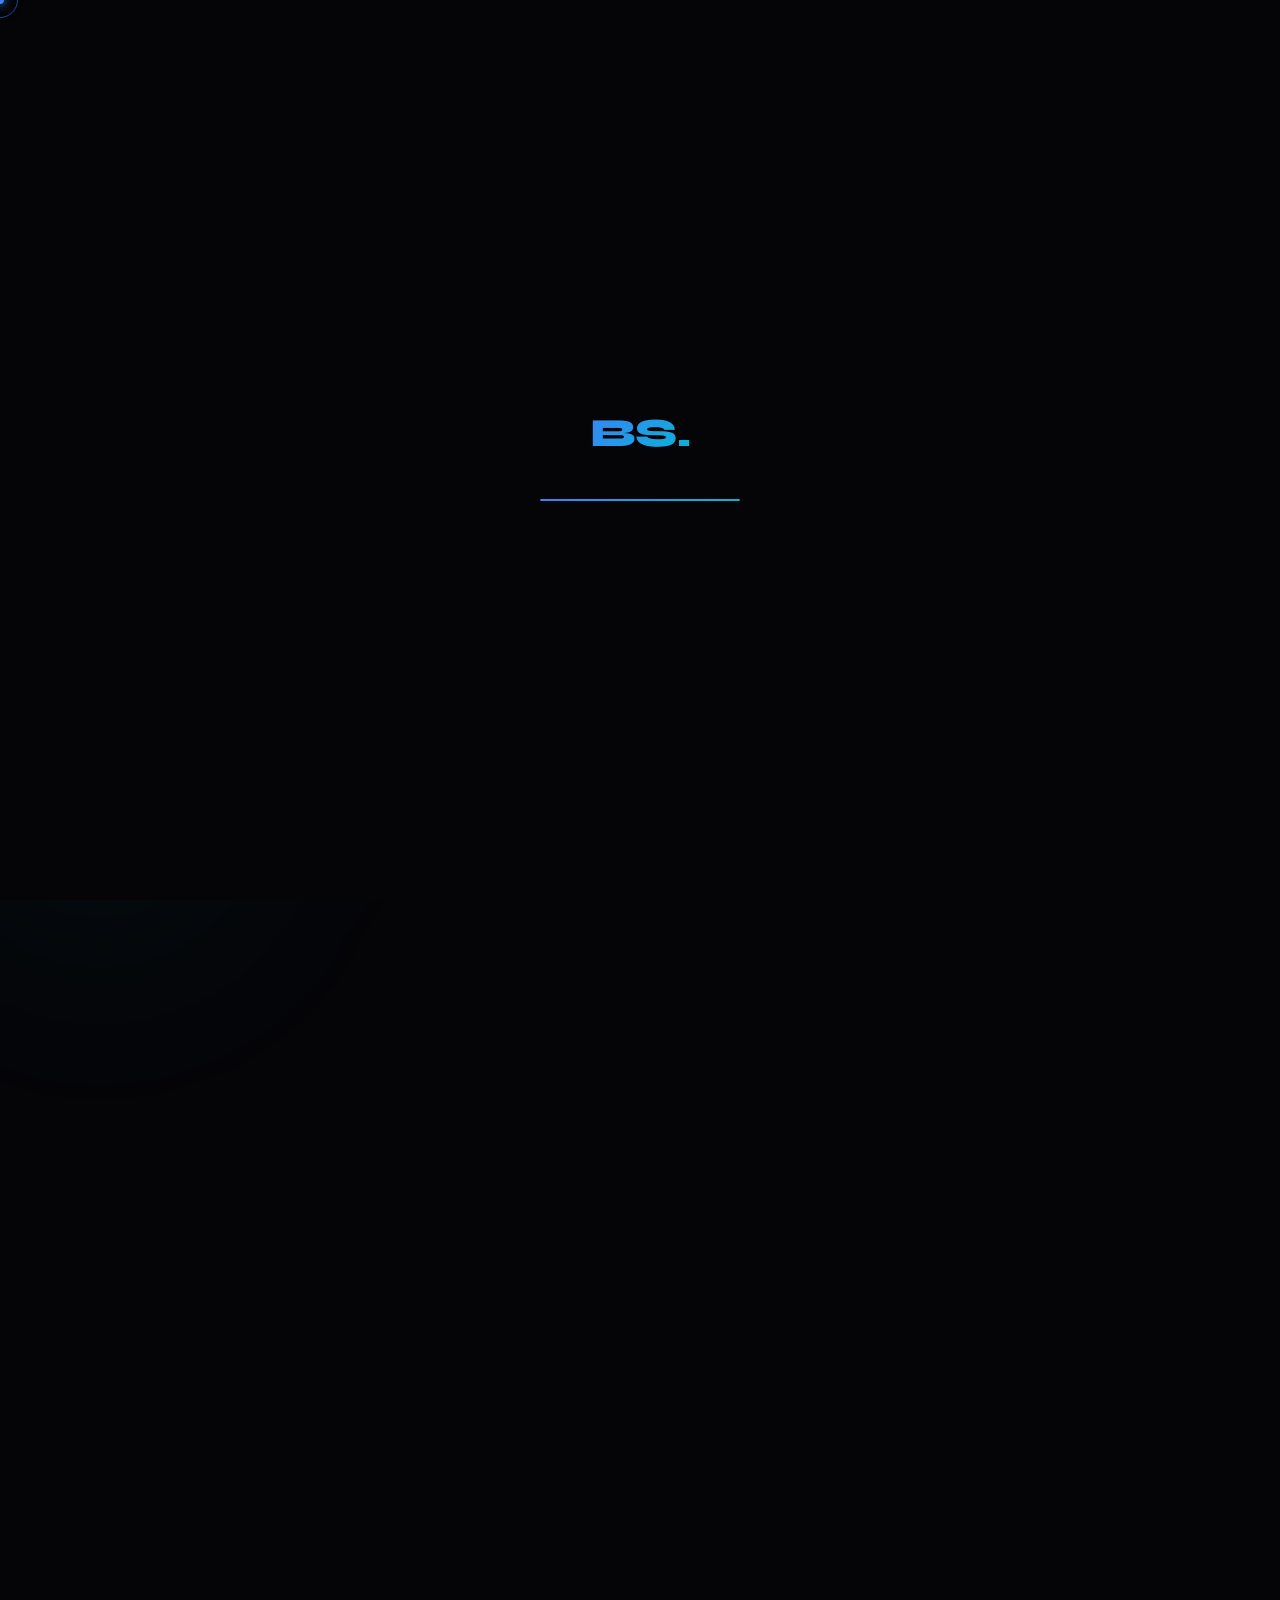
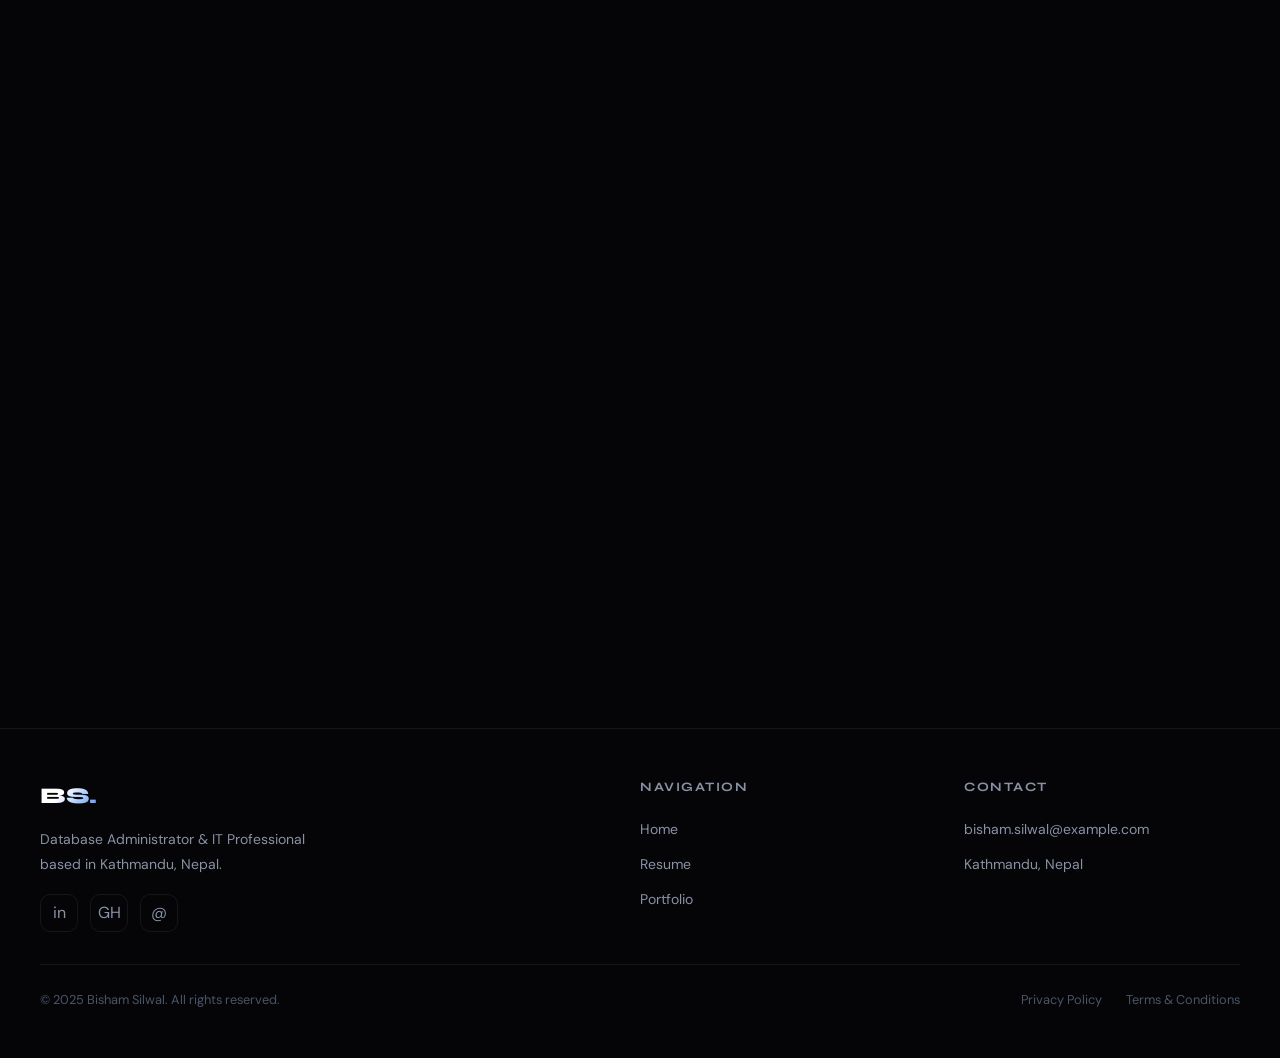
==== portfolio.html @ 1fb979c5 "Add files via upload" ====
<!DOCTYPE html>
<html lang="en">
<head>
  <meta charset="UTF-8" />
  <meta name="viewport" content="width=device-width, initial-scale=1.0" />
  <title>Portfolio — Bisham Silwal | Projects &amp; Work</title>
  <meta name="description" content="Portfolio of Bisham Silwal — Database administration, SQL Server performance tuning, website management, and IT infrastructure projects." />
  <meta name="robots" content="index, follow" />
  <link rel="canonical" href="https://bishamsilwal.com.np/portfolio.html" />
  <meta property="og:title"       content="Portfolio — Bisham Silwal" />
  <meta property="og:description" content="Browse the professional portfolio and projects of Bisham Silwal." />
  <meta property="og:url"         content="https://bishamsilwal.com.np/portfolio.html" />
  <link rel="icon" type="image/svg+xml" href="data:image/svg+xml,<svg xmlns='http://www.w3.org/2000/svg' viewBox='0 0 100 100'><text y='.9em' font-size='90'>💾</text></svg>" />
  <link rel="stylesheet" href="style.css" />
</head>
<body>

  <div class="cursor-dot"  id="cursor-dot"></div>
  <div class="cursor-ring" id="cursor-ring"></div>
  <div id="scroll-progress"></div>
  <button id="scroll-top" aria-label="Scroll to top">↑</button>
  <div id="loader">
    <div class="loader-logo">BS.</div>
    <div class="loader-bar"><div class="loader-bar-fill"></div></div>
  </div>

  <canvas id="particle-canvas"></canvas>
  <div class="bg-shape bg-shape-1"></div>
  <div class="bg-shape bg-shape-2"></div>
  <div class="bg-shape bg-shape-3"></div>

  <!-- Navigation -->
  <nav>
    <a href="index.html" class="nav-logo">BS.</a>
    <ul class="nav-links">
      <li><a href="index.html">Home</a></li>
      <li><a href="resume.html">Resume</a></li>
      <li><a href="portfolio.html">Portfolio</a></li>
      <li><a href="mailto:bisham.silwal@example.com" class="nav-cta">Hire Me</a></li>
    </ul>
    <button class="nav-hamburger" aria-label="Toggle navigation">
      <span></span><span></span><span></span>
    </button>
  </nav>

  <!-- Page Hero -->
  <div class="page-hero">
    <span class="page-hero-label reveal">My Work</span>
    <h1 class="page-hero-title reveal reveal-delay-1">
      Project <span class="text-gradient">Portfolio</span>
    </h1>
    <p class="page-hero-sub reveal reveal-delay-2">
      A curated selection of database, IT infrastructure, and web management projects.
    </p>
  </div>

  <!-- ============================================================
       PORTFOLIO PROJECTS
       HOW TO ADD A PROJECT:
       1. Copy a .project-card div block below
       2. Update data-category to one of: database, sql-server, website, it-support
       3. Update the emoji, title, description, and tech tags
       4. Optionally add a real image: replace the emoji div with an <img> tag
       ============================================================ -->
  <section class="section">
    <div class="container">

      <!-- Filter Buttons -->
      <div class="filter-bar reveal">
        <button class="filter-btn active" data-filter="all">All Projects</button>
        <button class="filter-btn" data-filter="database">Database</button>
        <button class="filter-btn" data-filter="sql-server">SQL Server</button>
        <button class="filter-btn" data-filter="website">Website</button>
        <button class="filter-btn" data-filter="it-support">IT Support</button>
      </div>

      <div class="projects-wrap">
        <div class="projects-grid">

          <!-- Project 1: Database -->
          <div class="project-card glass-card reveal" data-category="database">
            <!-- Project image: replace emoji div with <img src="assets/project-images/project1.jpg" alt="..."> -->
            <div class="project-img" style="background:linear-gradient(135deg,#0f1729,#1a2d4a);">🗄️</div>
            <div class="project-body">
              <div class="project-category">Database</div>
              <div class="project-title">Insurance Policy Database Overhaul</div>
              <div class="project-desc">
                Complete redesign of the insurance policy management database schema at Sun Nepal Life Insurance. 
                Improved data normalization, reduced redundancy, and enhanced query performance for 500,000+ policy records.
              </div>
              <div class="project-tags">
                <span class="project-tag">SQL Server 2019</span>
                <span class="project-tag">T-SQL</span>
                <span class="project-tag">Schema Design</span>
                <span class="project-tag">Data Migration</span>
              </div>
            </div>
          </div>

          <!-- Project 2: SQL Server -->
          <div class="project-card glass-card reveal reveal-delay-1" data-category="sql-server">
            <div class="project-img" style="background:linear-gradient(135deg,#0d1f0d,#1a3a1a);">⚡</div>
            <div class="project-body">
              <div class="project-category">SQL Server</div>
              <div class="project-title">Database Performance Optimization</div>
              <div class="project-desc">
                Analyzed and optimized slow-running queries in the claims processing module. 
                Implemented proper indexing strategies and rewrote inefficient stored procedures, 
                achieving 60% reduction in report generation time.
              </div>
              <div class="project-tags">
                <span class="project-tag">Query Tuning</span>
                <span class="project-tag">Execution Plans</span>
                <span class="project-tag">Index Optimization</span>
                <span class="project-tag">SSMS</span>
              </div>
            </div>
          </div>

          <!-- Project 3: Database -->
          <div class="project-card glass-card reveal reveal-delay-2" data-category="database">
            <div class="project-img" style="background:linear-gradient(135deg,#1a0d29,#2d1a4a);">💾</div>
            <div class="project-body">
              <div class="project-category">Database</div>
              <div class="project-title">Automated Backup &amp; Disaster Recovery</div>
              <div class="project-desc">
                Designed and implemented an automated backup strategy using SQL Server Agent jobs. 
                Established full, differential, and transaction log backup schedules with off-site 
                storage integration, reducing RTO to under 2 hours.
              </div>
              <div class="project-tags">
                <span class="project-tag">Backup Strategy</span>
                <span class="project-tag">SQL Agent</span>
                <span class="project-tag">Disaster Recovery</span>
                <span class="project-tag">PowerShell</span>
              </div>
            </div>
          </div>

          <!-- Project 4: Website -->
          <div class="project-card glass-card reveal" data-category="website">
            <div class="project-img" style="background:linear-gradient(135deg,#0d1a29,#1a2f4a);">🌐</div>
            <div class="project-body">
              <div class="project-category">Website</div>
              <div class="project-title">Corporate Website Content Management</div>
              <div class="project-desc">
                Managed and updated the Sun Nepal Life Insurance corporate website, including 
                policy product pages, agent portals, regulatory disclosures, and digital marketing content. 
                Improved content structure and SEO performance.
              </div>
              <div class="project-tags">
                <span class="project-tag">CMS Management</span>
                <span class="project-tag">SEO</span>
                <span class="project-tag">HTML/CSS</span>
                <span class="project-tag">Content Strategy</span>
              </div>
            </div>
          </div>

          <!-- Project 5: SQL Server -->
          <div class="project-card glass-card reveal reveal-delay-1" data-category="sql-server">
            <div class="project-img" style="background:linear-gradient(135deg,#1a1409,#2e2210);">📊</div>
            <div class="project-body">
              <div class="project-category">SQL Server</div>
              <div class="project-title">Financial Reporting Dashboard (SSRS)</div>
              <div class="project-desc">
                Built a comprehensive SQL Server Reporting Services (SSRS) dashboard for financial 
                and actuarial teams. Automated premium collection reports, claims analysis, and 
                policy lapse tracking with scheduled delivery.
              </div>
              <div class="project-tags">
                <span class="project-tag">SSRS</span>
                <span class="project-tag">T-SQL</span>
                <span class="project-tag">Business Intelligence</span>
                <span class="project-tag">Report Design</span>
              </div>
            </div>
          </div>

          <!-- Project 6: IT Support -->
          <div class="project-card glass-card reveal reveal-delay-2" data-category="it-support">
            <div class="project-img" style="background:linear-gradient(135deg,#0d1f1a,#1a3a2e);">🖥️</div>
            <div class="project-body">
              <div class="project-category">IT Support</div>
              <div class="project-title">IT Infrastructure Upgrade Project</div>
              <div class="project-desc">
                Led company-wide hardware and software refresh across 80+ workstations. 
                Coordinated vendor management, deployment scheduling, Active Directory migration, 
                and end-user training with minimal disruption to business operations.
              </div>
              <div class="project-tags">
                <span class="project-tag">Active Directory</span>
                <span class="project-tag">Windows Server</span>
                <span class="project-tag">Network Setup</span>
                <span class="project-tag">Vendor Management</span>
              </div>
            </div>
          </div>

          <!-- Project 7: Database -->
          <div class="project-card glass-card reveal" data-category="database">
            <div class="project-img" style="background:linear-gradient(135deg,#1a0d0d,#3a1a1a);">🔐</div>
            <div class="project-body">
              <div class="project-category">Database</div>
              <div class="project-title">Database Security &amp; Compliance Audit</div>
              <div class="project-desc">
                Conducted a comprehensive database security assessment covering user access controls, 
                SQL Server login auditing, data encryption at rest, and regulatory compliance alignment 
                for insurance data protection requirements.
              </div>
              <div class="project-tags">
                <span class="project-tag">Security Audit</span>
                <span class="project-tag">TDE Encryption</span>
                <span class="project-tag">Role-Based Access</span>
                <span class="project-tag">Compliance</span>
              </div>
            </div>
          </div>

          <!-- Project 8: IT Support -->
          <div class="project-card glass-card reveal reveal-delay-1" data-category="it-support">
            <div class="project-img" style="background:linear-gradient(135deg,#091a29,#102d3f);">📱</div>
            <div class="project-body">
              <div class="project-category">IT Support</div>
              <div class="project-title">SunConnect App UAT &amp; System Testing</div>
              <div class="project-desc">
                Performed user acceptance testing for the SunConnect mobile application. 
                Identified critical bugs including data loss on edit operations, documented 
                issues systematically, and coordinated fixes with the development team.
              </div>
              <div class="project-tags">
                <span class="project-tag">UAT Testing</span>
                <span class="project-tag">Bug Reporting</span>
                <span class="project-tag">QA Process</span>
                <span class="project-tag">Mobile App</span>
              </div>
            </div>
          </div>

          <!-- Project 9: Website -->
          <div class="project-card glass-card reveal reveal-delay-2" data-category="website">
            <div class="project-img" style="background:linear-gradient(135deg,#0d1929,#1a2e48);">📝</div>
            <div class="project-body">
              <div class="project-category">Website</div>
              <div class="project-title">Digital Policy Portal Content</div>
              <div class="project-desc">
                Developed and maintained the online policy product pages and digital forms for 
                customer self-service. Improved user experience, updated policy descriptions, 
                premium calculator content, and agent information pages.
              </div>
              <div class="project-tags">
                <span class="project-tag">Content Management</span>
                <span class="project-tag">UX Writing</span>
                <span class="project-tag">Digital Forms</span>
                <span class="project-tag">Insurance Portal</span>
              </div>
            </div>
          </div>

        </div><!-- /.projects-grid -->
      </div><!-- /.projects-wrap -->
    </div>
  </section>

  <!-- ============================================================
       GALLERY SECTION
       HOW TO ADD IMAGES: Replace emoji <div> with <img src="..."> inside .gallery-item
       ============================================================ -->
  <section class="section">
    <div class="container">
      <span class="section-label reveal">Work Showcase</span>
      <h2 class="section-title reveal reveal-delay-1">Professional <span>Gallery</span></h2>
      <p class="section-subtitle reveal reveal-delay-2">
        Screenshots and snapshots from professional work and projects.
      </p>

      <div class="gallery-grid">
        <!-- Replace emoji content with actual project screenshots -->
        <div class="gallery-item reveal">🗄️</div>
        <div class="gallery-item reveal reveal-delay-1">📊</div>
        <div class="gallery-item reveal reveal-delay-2">⚡</div>
        <div class="gallery-item reveal reveal-delay-3">🌐</div>
        <div class="gallery-item reveal">🔐</div>
        <div class="gallery-item reveal reveal-delay-1">💾</div>
        <div class="gallery-item reveal reveal-delay-2">📱</div>
        <div class="gallery-item reveal reveal-delay-3">🖥️</div>
      </div>
    </div>
  </section>

  <!-- CTA -->
  <section class="cta-section">
    <div class="container">
      <div class="cta-inner reveal">
        <h2 class="cta-title">Interested in <span class="text-gradient">Working Together?</span></h2>
        <p class="cta-desc">
          I am open to database consulting, IT support projects, and full-time opportunities.
          Let's discuss how I can help your organization.
        </p>
        <div class="cta-buttons">
          <a href="mailto:bisham.silwal@example.com" class="btn btn-primary">Get in Touch →</a>
          <a href="resume.html" class="btn btn-outline">View Resume</a>
        </div>
      </div>
    </div>
  </section>

  <!-- Footer -->
  <footer>
    <div class="footer-inner">
      <div class="footer-brand">
        <a href="index.html" class="nav-logo">BS.</a>
        <p>Database Administrator &amp; IT Professional based in Kathmandu, Nepal.</p>
        <div class="footer-social">
          <a href="https://linkedin.com/in/bishamsilwal" target="_blank" rel="noopener" aria-label="LinkedIn">in</a>
          <a href="https://github.com/bishamsilwal" target="_blank" rel="noopener" aria-label="GitHub">GH</a>
          <a href="mailto:bisham.silwal@example.com" aria-label="Email">@</a>
        </div>
      </div>
      <div>
        <div class="footer-heading">Navigation</div>
        <ul class="footer-links">
          <li><a href="index.html">Home</a></li>
          <li><a href="resume.html">Resume</a></li>
          <li><a href="portfolio.html">Portfolio</a></li>
        </ul>
      </div>
      <div>
        <div class="footer-heading">Contact</div>
        <ul class="footer-links">
          <li><a href="mailto:bisham.silwal@example.com">bisham.silwal@example.com</a></li>
          <li><a href="#">Kathmandu, Nepal</a></li>
        </ul>
      </div>
    </div>
    <div class="footer-bottom">
      <span>© 2025 Bisham Silwal. All rights reserved.</span>
      <div style="display:flex;gap:1.5rem;">
        <a href="privacy.html">Privacy Policy</a>
        <a href="terms.html">Terms &amp; Conditions</a>
      </div>
    </div>
  </footer>

  <script src="script.js"></script>
</body>
</html>
---- style.css ----
/* ============================================================
   BISHAM SILWAL — PORTFOLIO WEBSITE
   style.css — Master Stylesheet
   
   HOW TO MODIFY COLORS:
   Change values in :root {} to update the entire site.
   --accent-blue     : Main blue glow color
   --accent-cyan     : Secondary accent
   --bg-primary      : Main background
   --glass-bg        : Card/panel background (glassmorphism)
   ============================================================ */

/* ── Google Fonts ── */
@import url('https://fonts.googleapis.com/css2?family=Syne:wght@400;500;600;700;800&family=DM+Sans:ital,opsz,wght@0,9..40,300;0,9..40,400;0,9..40,500;1,9..40,300&display=swap');

/* ── CSS Custom Properties (Color Palette) ── */
:root {
  /* Core backgrounds */
  --bg-primary:      #050508;
  --bg-secondary:    #0a0a12;
  --bg-card:         #0f0f1a;

  /* Glass effect */
  --glass-bg:        rgba(255,255,255,0.04);
  --glass-border:    rgba(255,255,255,0.08);
  --glass-shadow:    rgba(0,0,0,0.6);

  /* Accent colors — edit these to change branding */
  --accent-blue:     #3b82f6;
  --accent-cyan:     #06b6d4;
  --accent-purple:   #8b5cf6;
  --glow-blue:       rgba(59,130,246,0.35);
  --glow-cyan:       rgba(6,182,212,0.25);

  /* Text */
  --text-primary:    #f0f4ff;
  --text-secondary:  #8892a4;
  --text-muted:      #4a5568;

  /* Borders */
  --border:          rgba(255,255,255,0.07);
  --border-hover:    rgba(59,130,246,0.4);

  /* Typography */
  --font-display:    'Syne', sans-serif;
  --font-body:       'DM Sans', sans-serif;

  /* Spacing */
  --section-pad:     6rem 2rem;
  --max-width:       1200px;

  /* Transitions */
  --ease:            cubic-bezier(0.25, 0.46, 0.45, 0.94);
  --ease-bounce:     cubic-bezier(0.34, 1.56, 0.64, 1);
}

/* ── Reset & Base ── */
*, *::before, *::after { box-sizing: border-box; margin: 0; padding: 0; }

html {
  scroll-behavior: smooth;
  scroll-padding-top: 80px;
  cursor: none; /* Hide default cursor — we use a custom one */
}

body {
  font-family: var(--font-body);
  background: var(--bg-primary);
  color: var(--text-primary);
  line-height: 1.7;
  overflow-x: hidden;
  -webkit-font-smoothing: antialiased;
}

/* ── Custom Scrollbar ── */
::-webkit-scrollbar { width: 4px; }
::-webkit-scrollbar-track { background: var(--bg-primary); }
::-webkit-scrollbar-thumb { background: var(--accent-blue); border-radius: 2px; }

/* ============================================================
   CUSTOM CURSOR
   The cursor follows mouse movement via JavaScript.
   "cursor-dot" = inner dot | "cursor-ring" = outer ring
   ============================================================ */
.cursor-dot {
  width: 8px; height: 8px;
  background: var(--accent-blue);
  border-radius: 50%;
  position: fixed;
  top: 0; left: 0;
  pointer-events: none;
  z-index: 99999;
  transform: translate(-50%, -50%);
  transition: transform 0.1s var(--ease), background 0.2s;
  box-shadow: 0 0 10px var(--accent-blue), 0 0 20px var(--glow-blue);
}

.cursor-ring {
  width: 36px; height: 36px;
  border: 1.5px solid rgba(59,130,246,0.5);
  border-radius: 50%;
  position: fixed;
  top: 0; left: 0;
  pointer-events: none;
  z-index: 99998;
  transform: translate(-50%, -50%);
  transition: width 0.3s var(--ease-bounce), height 0.3s var(--ease-bounce),
              border-color 0.2s, background 0.2s, transform 0.12s var(--ease);
}

/* Cursor expands on hover over links/buttons */
body.cursor-hover .cursor-ring {
  width: 56px; height: 56px;
  border-color: var(--accent-blue);
  background: rgba(59,130,246,0.08);
}

/* ── Scroll Progress Bar ── */
#scroll-progress {
  position: fixed;
  top: 0; left: 0;
  height: 2px;
  width: 0%;
  background: linear-gradient(90deg, var(--accent-blue), var(--accent-cyan));
  z-index: 9999;
  transition: width 0.1s linear;
}

/* ============================================================
   LOADING SCREEN
   Shown on page load, hidden after 2s via JS.
   ============================================================ */
#loader {
  position: fixed;
  inset: 0;
  background: var(--bg-primary);
  display: flex;
  flex-direction: column;
  align-items: center;
  justify-content: center;
  z-index: 99997;
  transition: opacity 0.6s var(--ease), visibility 0.6s;
}

#loader.hidden { opacity: 0; visibility: hidden; }

.loader-logo {
  font-family: var(--font-display);
  font-size: 2.5rem;
  font-weight: 800;
  letter-spacing: -0.02em;
  background: linear-gradient(135deg, var(--accent-blue), var(--accent-cyan));
  -webkit-background-clip: text;
  -webkit-text-fill-color: transparent;
  background-clip: text;
  margin-bottom: 2rem;
}

.loader-bar {
  width: 200px; height: 2px;
  background: var(--border);
  border-radius: 1px;
  overflow: hidden;
}

.loader-bar-fill {
  height: 100%;
  background: linear-gradient(90deg, var(--accent-blue), var(--accent-cyan));
  border-radius: 1px;
  animation: loaderFill 1.8s var(--ease) forwards;
}

@keyframes loaderFill {
  from { width: 0; }
  to { width: 100%; }
}

/* ============================================================
   NAVIGATION
   ============================================================ */
nav {
  position: fixed;
  top: 0; left: 0; right: 0;
  height: 72px;
  display: flex;
  align-items: center;
  justify-content: space-between;
  padding: 0 2.5rem;
  z-index: 1000;
  transition: background 0.4s var(--ease), backdrop-filter 0.4s, border-bottom 0.4s;
}

nav.scrolled {
  background: rgba(5,5,8,0.85);
  backdrop-filter: blur(20px);
  -webkit-backdrop-filter: blur(20px);
  border-bottom: 1px solid var(--border);
}

.nav-logo {
  font-family: var(--font-display);
  font-size: 1.4rem;
  font-weight: 800;
  letter-spacing: -0.02em;
  text-decoration: none;
  background: linear-gradient(135deg, #fff 40%, var(--accent-blue));
  -webkit-background-clip: text;
  -webkit-text-fill-color: transparent;
  background-clip: text;
}

.nav-links {
  display: flex;
  align-items: center;
  gap: 0.25rem;
  list-style: none;
}

.nav-links a {
  color: var(--text-secondary);
  text-decoration: none;
  font-size: 0.875rem;
  font-weight: 500;
  padding: 0.5rem 1rem;
  border-radius: 8px;
  transition: color 0.2s, background 0.2s;
  letter-spacing: 0.01em;
}

.nav-links a:hover,
.nav-links a.active {
  color: var(--text-primary);
  background: var(--glass-bg);
}

.nav-cta {
  background: var(--accent-blue) !important;
  color: #fff !important;
  border-radius: 8px !important;
  padding: 0.5rem 1.25rem !important;
  font-weight: 600 !important;
  transition: box-shadow 0.2s, transform 0.2s !important;
}

.nav-cta:hover {
  box-shadow: 0 0 24px var(--glow-blue) !important;
  transform: translateY(-1px) !important;
}

/* Hamburger for mobile */
.nav-hamburger {
  display: none;
  flex-direction: column;
  gap: 5px;
  cursor: pointer;
  padding: 0.5rem;
}

.nav-hamburger span {
  display: block;
  width: 24px; height: 2px;
  background: var(--text-primary);
  border-radius: 2px;
  transition: transform 0.3s, opacity 0.3s;
}

@media (max-width: 768px) {
  .nav-hamburger { display: flex; }

  .nav-links {
    position: fixed;
    top: 72px; left: 0; right: 0;
    flex-direction: column;
    background: rgba(5,5,8,0.97);
    backdrop-filter: blur(20px);
    padding: 1.5rem;
    border-bottom: 1px solid var(--border);
    gap: 0.5rem;
    transform: translateY(-120%);
    opacity: 0;
    transition: transform 0.4s var(--ease), opacity 0.3s;
    pointer-events: none;
  }

  .nav-links.open {
    transform: translateY(0);
    opacity: 1;
    pointer-events: all;
  }

  .nav-links a { width: 100%; text-align: center; padding: 0.75rem; }
}

/* ============================================================
   ANIMATED BACKGROUND — Particle Canvas
   (Canvas managed by JavaScript)
   ============================================================ */
#particle-canvas {
  position: fixed;
  inset: 0;
  z-index: 0;
  pointer-events: none;
  opacity: 0.5;
}

/* ── Floating geometric shapes ── */
.bg-shape {
  position: fixed;
  border-radius: 50%;
  filter: blur(80px);
  pointer-events: none;
  z-index: 0;
  animation: floatShape 12s ease-in-out infinite alternate;
}

.bg-shape-1 {
  width: 600px; height: 600px;
  background: radial-gradient(circle, rgba(59,130,246,0.07), transparent 70%);
  top: -200px; right: -200px;
  animation-duration: 14s;
}

.bg-shape-2 {
  width: 500px; height: 500px;
  background: radial-gradient(circle, rgba(6,182,212,0.06), transparent 70%);
  bottom: -150px; left: -150px;
  animation-duration: 18s;
  animation-delay: -5s;
}

.bg-shape-3 {
  width: 300px; height: 300px;
  background: radial-gradient(circle, rgba(139,92,246,0.06), transparent 70%);
  top: 40%; left: 30%;
  animation-duration: 22s;
  animation-delay: -8s;
}

@keyframes floatShape {
  from { transform: translate(0, 0) scale(1); }
  to { transform: translate(30px, 40px) scale(1.05); }
}

/* ============================================================
   UTILITY CLASSES
   ============================================================ */
.container {
  max-width: var(--max-width);
  margin: 0 auto;
  padding: 0 2rem;
}

.section { padding: var(--section-pad); position: relative; z-index: 1; }

.section-label {
  font-size: 0.7rem;
  font-weight: 600;
  letter-spacing: 0.2em;
  text-transform: uppercase;
  color: var(--accent-blue);
  margin-bottom: 0.75rem;
  display: block;
}

.section-title {
  font-family: var(--font-display);
  font-size: clamp(2rem, 4vw, 3.2rem);
  font-weight: 800;
  letter-spacing: -0.03em;
  line-height: 1.1;
  margin-bottom: 1.25rem;
  color: var(--text-primary);
}

.section-title span {
  background: linear-gradient(135deg, var(--accent-blue), var(--accent-cyan));
  -webkit-background-clip: text;
  -webkit-text-fill-color: transparent;
  background-clip: text;
}

.section-subtitle {
  font-size: 1rem;
  color: var(--text-secondary);
  max-width: 560px;
  line-height: 1.8;
}

/* ── Glass Card ── */
.glass-card {
  background: var(--glass-bg);
  border: 1px solid var(--glass-border);
  border-radius: 20px;
  backdrop-filter: blur(12px);
  -webkit-backdrop-filter: blur(12px);
  transition: border-color 0.3s, transform 0.3s var(--ease-bounce), box-shadow 0.3s;
}

.glass-card:hover {
  border-color: var(--border-hover);
  transform: translateY(-4px);
  box-shadow: 0 20px 60px rgba(0,0,0,0.5), 0 0 0 1px rgba(59,130,246,0.1);
}

/* ── Buttons ── */
.btn {
  display: inline-flex;
  align-items: center;
  gap: 0.5rem;
  padding: 0.85rem 2rem;
  border-radius: 12px;
  font-family: var(--font-body);
  font-size: 0.9rem;
  font-weight: 600;
  text-decoration: none;
  border: none;
  cursor: pointer;
  transition: all 0.25s var(--ease-bounce);
  letter-spacing: 0.01em;
}

.btn-primary {
  background: var(--accent-blue);
  color: #fff;
  box-shadow: 0 4px 20px var(--glow-blue);
}

.btn-primary:hover {
  transform: translateY(-3px) scale(1.02);
  box-shadow: 0 8px 32px var(--glow-blue);
}

.btn-outline {
  background: transparent;
  color: var(--text-primary);
  border: 1px solid var(--border);
}

.btn-outline:hover {
  border-color: var(--accent-blue);
  background: rgba(59,130,246,0.08);
  transform: translateY(-3px);
}

/* ── Scroll Reveal (JS adds .revealed) ── */
.reveal {
  opacity: 0;
  transform: translateY(30px);
  transition: opacity 0.7s var(--ease), transform 0.7s var(--ease);
}

.reveal.revealed {
  opacity: 1;
  transform: translateY(0);
}

.reveal-delay-1 { transition-delay: 0.1s; }
.reveal-delay-2 { transition-delay: 0.2s; }
.reveal-delay-3 { transition-delay: 0.3s; }
.reveal-delay-4 { transition-delay: 0.4s; }
.reveal-delay-5 { transition-delay: 0.5s; }

/* ── Scroll-to-Top Button ── */
#scroll-top {
  position: fixed;
  bottom: 2rem;
  right: 2rem;
  width: 48px; height: 48px;
  background: var(--accent-blue);
  border: none;
  border-radius: 12px;
  color: #fff;
  font-size: 1.25rem;
  cursor: pointer;
  display: flex;
  align-items: center;
  justify-content: center;
  z-index: 500;
  opacity: 0;
  transform: translateY(20px);
  transition: opacity 0.3s, transform 0.3s var(--ease-bounce), box-shadow 0.2s;
  box-shadow: 0 4px 20px var(--glow-blue);
}

#scroll-top.visible { opacity: 1; transform: translateY(0); }
#scroll-top:hover { transform: translateY(-4px); box-shadow: 0 8px 32px var(--glow-blue); }

/* ============================================================
   HERO SECTION
   ============================================================ */
.hero {
  min-height: 100vh;
  display: flex;
  align-items: center;
  padding: 100px 2rem 4rem;
  position: relative;
  z-index: 1;
}

.hero-inner {
  max-width: var(--max-width);
  margin: 0 auto;
  display: grid;
  grid-template-columns: 1fr 380px;
  gap: 5rem;
  align-items: center;
  width: 100%;
}

.hero-badge {
  display: inline-flex;
  align-items: center;
  gap: 0.5rem;
  background: rgba(59,130,246,0.1);
  border: 1px solid rgba(59,130,246,0.25);
  border-radius: 100px;
  padding: 0.4rem 1rem;
  font-size: 0.8rem;
  color: var(--accent-blue);
  font-weight: 500;
  margin-bottom: 1.5rem;
}

.hero-badge-dot {
  width: 6px; height: 6px;
  background: var(--accent-blue);
  border-radius: 50%;
  animation: pulse 2s ease-in-out infinite;
}

@keyframes pulse {
  0%, 100% { opacity: 1; transform: scale(1); }
  50% { opacity: 0.5; transform: scale(0.7); }
}

.hero-name {
  font-family: var(--font-display);
  font-size: clamp(2.8rem, 6vw, 5rem);
  font-weight: 800;
  letter-spacing: -0.04em;
  line-height: 1;
  margin-bottom: 1rem;
}

/* Typing animation text */
.hero-typing {
  font-family: var(--font-display);
  font-size: clamp(1rem, 2vw, 1.35rem);
  font-weight: 500;
  color: var(--accent-cyan);
  min-height: 2em;
  margin-bottom: 1.5rem;
}

.typing-cursor {
  display: inline-block;
  width: 2px;
  height: 1.2em;
  background: var(--accent-cyan);
  margin-left: 2px;
  vertical-align: text-bottom;
  animation: blink 0.8s step-end infinite;
}

@keyframes blink { 0%, 100% { opacity: 1; } 50% { opacity: 0; } }

.hero-desc {
  font-size: 1rem;
  color: var(--text-secondary);
  max-width: 500px;
  margin-bottom: 2.5rem;
  line-height: 1.9;
}

.hero-org {
  display: flex;
  align-items: center;
  gap: 0.6rem;
  font-size: 0.875rem;
  color: var(--text-secondary);
  margin-bottom: 2.5rem;
}

.hero-org-dot { width: 8px; height: 8px; background: #22c55e; border-radius: 50%; box-shadow: 0 0 10px rgba(34,197,94,0.6); }

.hero-buttons { display: flex; gap: 1rem; flex-wrap: wrap; }

/* Profile image container */
.hero-image-wrap {
  position: relative;
  display: flex;
  align-items: center;
  justify-content: center;
}

.hero-image-ring {
  width: 340px; height: 340px;
  border-radius: 50%;
  background: conic-gradient(from 0deg, var(--accent-blue), var(--accent-cyan), var(--accent-purple), var(--accent-blue));
  padding: 3px;
  animation: rotateRing 8s linear infinite;
  position: relative;
}

@keyframes rotateRing {
  from { transform: rotate(0deg); }
  to { transform: rotate(360deg); }
}

.hero-image-inner {
  width: 100%; height: 100%;
  border-radius: 50%;
  background: var(--bg-primary);
  display: flex;
  align-items: center;
  justify-content: center;
  overflow: hidden;
}

.hero-image-inner img {
  width: 100%; height: 100%;
  object-fit: cover;
  border-radius: 50%;
}

/* Placeholder icon when no image is set */
.hero-img-placeholder {
  font-size: 5rem;
  font-family: var(--font-display);
  font-weight: 800;
  background: linear-gradient(135deg, var(--accent-blue), var(--accent-cyan));
  -webkit-background-clip: text;
  -webkit-text-fill-color: transparent;
  background-clip: text;
}

/* Floating cards around profile image */
.hero-float-card {
  position: absolute;
  background: rgba(255,255,255,0.05);
  border: 1px solid var(--glass-border);
  border-radius: 14px;
  padding: 0.75rem 1rem;
  backdrop-filter: blur(12px);
  font-size: 0.8rem;
  white-space: nowrap;
  animation: floatCard 4s ease-in-out infinite alternate;
}

.hero-float-card:nth-child(2) { top: 40px; left: -30px; animation-delay: 0s; }
.hero-float-card:nth-child(3) { bottom: 60px; right: -40px; animation-delay: -2s; }
.hero-float-card:nth-child(4) { bottom: 160px; left: -50px; animation-delay: -1s; }

.hero-float-card strong { color: var(--accent-cyan); display: block; font-size: 1rem; }

@keyframes floatCard {
  from { transform: translateY(0); }
  to { transform: translateY(-12px); }
}

@media (max-width: 900px) {
  .hero-inner { grid-template-columns: 1fr; text-align: center; gap: 3rem; }
  .hero-image-wrap { order: -1; }
  .hero-image-ring { width: 260px; height: 260px; }
  .hero-desc { margin: 0 auto 2.5rem; }
  .hero-org { justify-content: center; }
  .hero-buttons { justify-content: center; }
  .hero-badge { margin: 0 auto 1.5rem; }
}

/* ============================================================
   STATISTICS / COUNTERS SECTION
   ============================================================ */
.stats-section {
  padding: 4rem 2rem;
  position: relative;
  z-index: 1;
}

.stats-grid {
  max-width: var(--max-width);
  margin: 0 auto;
  display: grid;
  grid-template-columns: repeat(4, 1fr);
  gap: 1.5rem;
}

.stat-card {
  padding: 2rem 1.5rem;
  text-align: center;
}

.stat-number {
  font-family: var(--font-display);
  font-size: clamp(2.2rem, 4vw, 3.5rem);
  font-weight: 800;
  letter-spacing: -0.04em;
  background: linear-gradient(135deg, var(--accent-blue), var(--accent-cyan));
  -webkit-background-clip: text;
  -webkit-text-fill-color: transparent;
  background-clip: text;
  display: block;
  line-height: 1;
  margin-bottom: 0.5rem;
}

.stat-label {
  font-size: 0.8rem;
  color: var(--text-secondary);
  font-weight: 500;
  letter-spacing: 0.05em;
  text-transform: uppercase;
}

@media (max-width: 640px) {
  .stats-grid { grid-template-columns: repeat(2, 1fr); }
}

/* ============================================================
   SKILLS SECTION
   ============================================================ */
.skills-grid {
  display: grid;
  grid-template-columns: repeat(auto-fill, minmax(220px, 1fr));
  gap: 1.25rem;
  margin-top: 3rem;
}

.skill-card {
  padding: 1.75rem;
  border-radius: 18px;
}

.skill-icon {
  font-size: 2rem;
  margin-bottom: 1rem;
  display: block;
}

.skill-name {
  font-family: var(--font-display);
  font-size: 1rem;
  font-weight: 700;
  color: var(--text-primary);
  margin-bottom: 0.5rem;
}

.skill-desc {
  font-size: 0.82rem;
  color: var(--text-secondary);
  line-height: 1.7;
}

/* ── Skill bar ── */
.skill-bar-wrap {
  margin-top: 1rem;
  background: rgba(255,255,255,0.06);
  border-radius: 100px;
  height: 3px;
  overflow: hidden;
}

.skill-bar-fill {
  height: 100%;
  border-radius: 100px;
  background: linear-gradient(90deg, var(--accent-blue), var(--accent-cyan));
  width: 0;
  transition: width 1.2s var(--ease);
}

/* ============================================================
   HIGHLIGHTS / ACHIEVEMENT CARDS
   ============================================================ */
.highlights-grid {
  display: grid;
  grid-template-columns: repeat(auto-fill, minmax(300px, 1fr));
  gap: 1.5rem;
  margin-top: 3rem;
}

.highlight-card {
  padding: 2rem;
  border-radius: 20px;
}

.highlight-icon {
  width: 48px; height: 48px;
  border-radius: 12px;
  background: rgba(59,130,246,0.15);
  display: flex;
  align-items: center;
  justify-content: center;
  font-size: 1.4rem;
  margin-bottom: 1.25rem;
}

.highlight-title {
  font-family: var(--font-display);
  font-size: 1.1rem;
  font-weight: 700;
  color: var(--text-primary);
  margin-bottom: 0.5rem;
}

.highlight-desc {
  font-size: 0.875rem;
  color: var(--text-secondary);
  line-height: 1.8;
}

/* ============================================================
   CONTACT CTA
   ============================================================ */
.cta-section {
  padding: var(--section-pad);
  position: relative;
  z-index: 1;
  text-align: center;
}

.cta-inner {
  max-width: 640px;
  margin: 0 auto;
  padding: 4rem 3rem;
  border-radius: 28px;
  background: linear-gradient(135deg, rgba(59,130,246,0.08), rgba(6,182,212,0.05));
  border: 1px solid rgba(59,130,246,0.2);
  position: relative;
  overflow: hidden;
}

.cta-inner::before {
  content: '';
  position: absolute;
  top: -100px; left: 50%;
  transform: translateX(-50%);
  width: 300px; height: 300px;
  background: radial-gradient(circle, rgba(59,130,246,0.15), transparent 70%);
  pointer-events: none;
}

.cta-title {
  font-family: var(--font-display);
  font-size: clamp(1.8rem, 3vw, 2.5rem);
  font-weight: 800;
  letter-spacing: -0.03em;
  margin-bottom: 1rem;
}

.cta-desc {
  color: var(--text-secondary);
  margin-bottom: 2rem;
}

.cta-buttons { display: flex; gap: 1rem; justify-content: center; flex-wrap: wrap; }

/* ============================================================
   FOOTER
   ============================================================ */
footer {
  border-top: 1px solid var(--border);
  padding: 3rem 2rem;
  position: relative;
  z-index: 1;
}

.footer-inner {
  max-width: var(--max-width);
  margin: 0 auto;
  display: grid;
  grid-template-columns: 2fr 1fr 1fr;
  gap: 3rem;
}

.footer-brand .nav-logo { display: inline-block; margin-bottom: 0.75rem; }
.footer-brand p { font-size: 0.875rem; color: var(--text-secondary); max-width: 280px; line-height: 1.8; }

.footer-heading {
  font-family: var(--font-display);
  font-size: 0.8rem;
  font-weight: 700;
  text-transform: uppercase;
  letter-spacing: 0.12em;
  color: var(--text-secondary);
  margin-bottom: 1rem;
}

.footer-links { list-style: none; display: flex; flex-direction: column; gap: 0.5rem; }
.footer-links a { color: var(--text-secondary); text-decoration: none; font-size: 0.875rem; transition: color 0.2s; }
.footer-links a:hover { color: var(--accent-blue); }

.footer-social {
  display: flex;
  gap: 0.75rem;
  margin-top: 1rem;
}

.footer-social a {
  width: 38px; height: 38px;
  border: 1px solid var(--border);
  border-radius: 10px;
  display: flex;
  align-items: center;
  justify-content: center;
  color: var(--text-secondary);
  text-decoration: none;
  font-size: 1rem;
  transition: border-color 0.2s, color 0.2s, background 0.2s;
}

.footer-social a:hover {
  border-color: var(--accent-blue);
  color: var(--accent-blue);
  background: rgba(59,130,246,0.08);
}

.footer-bottom {
  max-width: var(--max-width);
  margin: 2rem auto 0;
  padding-top: 1.5rem;
  border-top: 1px solid var(--border);
  display: flex;
  align-items: center;
  justify-content: space-between;
  font-size: 0.8rem;
  color: var(--text-muted);
  flex-wrap: wrap;
  gap: 0.5rem;
}

.footer-bottom a { color: var(--text-muted); text-decoration: none; transition: color 0.2s; }
.footer-bottom a:hover { color: var(--accent-blue); }

@media (max-width: 768px) {
  .footer-inner { grid-template-columns: 1fr; gap: 2rem; }
}

/* ============================================================
   RESUME PAGE — About & Biography
   ============================================================ */
.page-hero {
  padding: 140px 2rem 4rem;
  text-align: center;
  position: relative;
  z-index: 1;
}

.page-hero-label {
  font-size: 0.7rem;
  letter-spacing: 0.2em;
  text-transform: uppercase;
  color: var(--accent-blue);
  margin-bottom: 0.75rem;
  display: block;
}

.page-hero-title {
  font-family: var(--font-display);
  font-size: clamp(2.5rem, 5vw, 4.5rem);
  font-weight: 800;
  letter-spacing: -0.04em;
  line-height: 1;
  margin-bottom: 1rem;
}

.page-hero-sub {
  font-size: 1rem;
  color: var(--text-secondary);
  max-width: 480px;
  margin: 0 auto;
}

/* ── About Grid ── */
.about-grid {
  display: grid;
  grid-template-columns: 1fr 1fr;
  gap: 3rem;
  align-items: start;
  margin-top: 3rem;
}

.about-image {
  border-radius: 24px;
  overflow: hidden;
  aspect-ratio: 4/5;
  background: var(--bg-card);
  display: flex;
  align-items: center;
  justify-content: center;
  font-size: 6rem;
}

.about-image img { width: 100%; height: 100%; object-fit: cover; }

.about-content h3 {
  font-family: var(--font-display);
  font-size: 1.6rem;
  font-weight: 700;
  letter-spacing: -0.02em;
  margin-bottom: 1rem;
}

.about-content p {
  color: var(--text-secondary);
  line-height: 1.9;
  margin-bottom: 1.25rem;
  font-size: 0.95rem;
}

.about-tags {
  display: flex;
  flex-wrap: wrap;
  gap: 0.5rem;
  margin-top: 1.5rem;
}

.about-tag {
  background: rgba(59,130,246,0.1);
  border: 1px solid rgba(59,130,246,0.2);
  color: var(--accent-blue);
  padding: 0.3rem 0.85rem;
  border-radius: 100px;
  font-size: 0.78rem;
  font-weight: 500;
}

@media (max-width: 768px) {
  .about-grid { grid-template-columns: 1fr; }
  .about-image { max-height: 300px; }
}

/* ── Education ── */
.edu-grid {
  display: grid;
  grid-template-columns: repeat(auto-fill, minmax(280px, 1fr));
  gap: 1.5rem;
  margin-top: 3rem;
}

.edu-card { padding: 2rem; }

.edu-degree {
  font-family: var(--font-display);
  font-size: 1.1rem;
  font-weight: 700;
  color: var(--text-primary);
  margin-bottom: 0.4rem;
}

.edu-school {
  color: var(--accent-blue);
  font-size: 0.875rem;
  font-weight: 500;
  margin-bottom: 0.4rem;
}

.edu-year {
  color: var(--text-muted);
  font-size: 0.8rem;
}

.edu-desc {
  color: var(--text-secondary);
  font-size: 0.875rem;
  margin-top: 0.75rem;
  line-height: 1.7;
}

/* ── Resume Skills ── */
.resume-skills-grid {
  display: grid;
  grid-template-columns: repeat(auto-fill, minmax(260px, 1fr));
  gap: 1.25rem;
  margin-top: 3rem;
}

.resume-skill-item {
  padding: 1.5rem;
}

.resume-skill-header {
  display: flex;
  justify-content: space-between;
  align-items: center;
  margin-bottom: 0.75rem;
}

.resume-skill-name {
  font-weight: 600;
  font-size: 0.9rem;
  color: var(--text-primary);
}

.resume-skill-pct {
  font-size: 0.78rem;
  color: var(--accent-cyan);
  font-weight: 600;
}

/* ── Timeline (Experience) ── */
.timeline {
  margin-top: 3rem;
  position: relative;
  padding-left: 2rem;
}

.timeline::before {
  content: '';
  position: absolute;
  left: 0;
  top: 0; bottom: 0;
  width: 2px;
  background: linear-gradient(180deg, var(--accent-blue), var(--accent-cyan), transparent);
}

.timeline-item {
  position: relative;
  padding: 0 0 3rem 2rem;
}

.timeline-dot {
  position: absolute;
  left: -2rem;
  top: 6px;
  width: 14px; height: 14px;
  background: var(--accent-blue);
  border-radius: 50%;
  border: 2px solid var(--bg-primary);
  box-shadow: 0 0 12px var(--glow-blue);
  transform: translateX(calc(-50% + 1px));
}

.timeline-date {
  font-size: 0.78rem;
  color: var(--accent-cyan);
  font-weight: 600;
  text-transform: uppercase;
  letter-spacing: 0.08em;
  margin-bottom: 0.5rem;
}

.timeline-role {
  font-family: var(--font-display);
  font-size: 1.15rem;
  font-weight: 700;
  color: var(--text-primary);
  margin-bottom: 0.25rem;
}

.timeline-org {
  color: var(--text-secondary);
  font-size: 0.875rem;
  margin-bottom: 1rem;
}

.timeline-list {
  list-style: none;
  display: flex;
  flex-direction: column;
  gap: 0.4rem;
}

.timeline-list li {
  font-size: 0.875rem;
  color: var(--text-secondary);
  padding-left: 1.25rem;
  position: relative;
  line-height: 1.7;
}

.timeline-list li::before {
  content: '→';
  position: absolute;
  left: 0;
  color: var(--accent-blue);
  font-size: 0.75rem;
}

/* ── Certifications ── */
.cert-grid {
  display: grid;
  grid-template-columns: repeat(auto-fill, minmax(260px, 1fr));
  gap: 1.25rem;
  margin-top: 3rem;
}

.cert-card { padding: 1.75rem; }

.cert-icon { font-size: 2rem; margin-bottom: 0.75rem; display: block; }

.cert-name {
  font-weight: 700;
  color: var(--text-primary);
  font-size: 0.95rem;
  margin-bottom: 0.35rem;
}

.cert-org {
  color: var(--accent-blue);
  font-size: 0.8rem;
  margin-bottom: 0.25rem;
}

.cert-year { color: var(--text-muted); font-size: 0.78rem; }

/* ── Tech Stack badges ── */
.tech-grid {
  display: flex;
  flex-wrap: wrap;
  gap: 0.75rem;
  margin-top: 2rem;
}

.tech-badge {
  background: var(--glass-bg);
  border: 1px solid var(--glass-border);
  border-radius: 10px;
  padding: 0.5rem 1.1rem;
  font-size: 0.82rem;
  font-weight: 500;
  color: var(--text-secondary);
  transition: border-color 0.2s, color 0.2s, background 0.2s;
}

.tech-badge:hover {
  border-color: var(--accent-blue);
  color: var(--accent-blue);
  background: rgba(59,130,246,0.06);
}

/* ── Resume Download ── */
.resume-download-box {
  margin-top: 3rem;
  padding: 3rem;
  border-radius: 24px;
  text-align: center;
  background: linear-gradient(135deg, rgba(59,130,246,0.08), rgba(6,182,212,0.05));
  border: 1px solid rgba(59,130,246,0.2);
}

/* ============================================================
   PORTFOLIO PAGE
   ============================================================ */

/* ── Filter Buttons ── */
.filter-bar {
  display: flex;
  gap: 0.75rem;
  flex-wrap: wrap;
  justify-content: center;
  margin: 2.5rem 0;
}

.filter-btn {
  padding: 0.5rem 1.25rem;
  border-radius: 100px;
  border: 1px solid var(--border);
  background: transparent;
  color: var(--text-secondary);
  font-size: 0.85rem;
  font-weight: 500;
  cursor: pointer;
  transition: all 0.2s var(--ease);
  font-family: var(--font-body);
}

.filter-btn:hover {
  border-color: var(--accent-blue);
  color: var(--accent-blue);
}

.filter-btn.active {
  background: var(--accent-blue);
  border-color: var(--accent-blue);
  color: #fff;
  box-shadow: 0 4px 16px var(--glow-blue);
}

/* ── Project Cards ── */
.projects-grid {
  display: grid;
  grid-template-columns: repeat(auto-fill, minmax(340px, 1fr));
  gap: 1.5rem;
  margin-top: 1rem;
}

.project-card {
  border-radius: 20px;
  overflow: hidden;
  transition: opacity 0.4s, transform 0.4s var(--ease-bounce);
}

.project-card.hidden {
  opacity: 0;
  pointer-events: none;
  transform: scale(0.95);
  position: absolute;
  visibility: hidden;
}

.project-img {
  width: 100%;
  aspect-ratio: 16/9;
  object-fit: cover;
  background: var(--bg-card);
  display: flex;
  align-items: center;
  justify-content: center;
  font-size: 3.5rem;
  overflow: hidden;
}

.project-img img { width: 100%; height: 100%; object-fit: cover; }

.project-body { padding: 1.75rem; }

.project-category {
  font-size: 0.72rem;
  font-weight: 600;
  text-transform: uppercase;
  letter-spacing: 0.12em;
  color: var(--accent-cyan);
  margin-bottom: 0.5rem;
}

.project-title {
  font-family: var(--font-display);
  font-size: 1.1rem;
  font-weight: 700;
  color: var(--text-primary);
  margin-bottom: 0.5rem;
}

.project-desc {
  font-size: 0.875rem;
  color: var(--text-secondary);
  line-height: 1.7;
  margin-bottom: 1.25rem;
}

.project-tags { display: flex; gap: 0.5rem; flex-wrap: wrap; }

.project-tag {
  background: rgba(255,255,255,0.05);
  border: 1px solid var(--border);
  padding: 0.2rem 0.65rem;
  border-radius: 100px;
  font-size: 0.72rem;
  color: var(--text-secondary);
}

/* ── Gallery Section ── */
.gallery-grid {
  display: grid;
  grid-template-columns: repeat(auto-fill, minmax(200px, 1fr));
  gap: 1rem;
  margin-top: 2rem;
}

.gallery-item {
  aspect-ratio: 1;
  border-radius: 16px;
  background: var(--bg-card);
  border: 1px solid var(--border);
  display: flex;
  align-items: center;
  justify-content: center;
  font-size: 2.5rem;
  overflow: hidden;
  transition: transform 0.3s var(--ease-bounce), border-color 0.2s;
}

.gallery-item:hover {
  transform: scale(1.04);
  border-color: var(--accent-blue);
}

.gallery-item img { width: 100%; height: 100%; object-fit: cover; }

/* ============================================================
   MISC HELPERS
   ============================================================ */
.text-gradient {
  background: linear-gradient(135deg, var(--accent-blue), var(--accent-cyan));
  -webkit-background-clip: text;
  -webkit-text-fill-color: transparent;
  background-clip: text;
}

.divider {
  border: none;
  height: 1px;
  background: var(--border);
  margin: 0;
}

/* Fade out when page changes */
body.page-leaving { animation: fadeOut 0.3s forwards; }
@keyframes fadeOut { to { opacity: 0; } }

/* Make projects grid relative for absolute positioned hidden cards */
.projects-wrap { position: relative; min-height: 400px; }
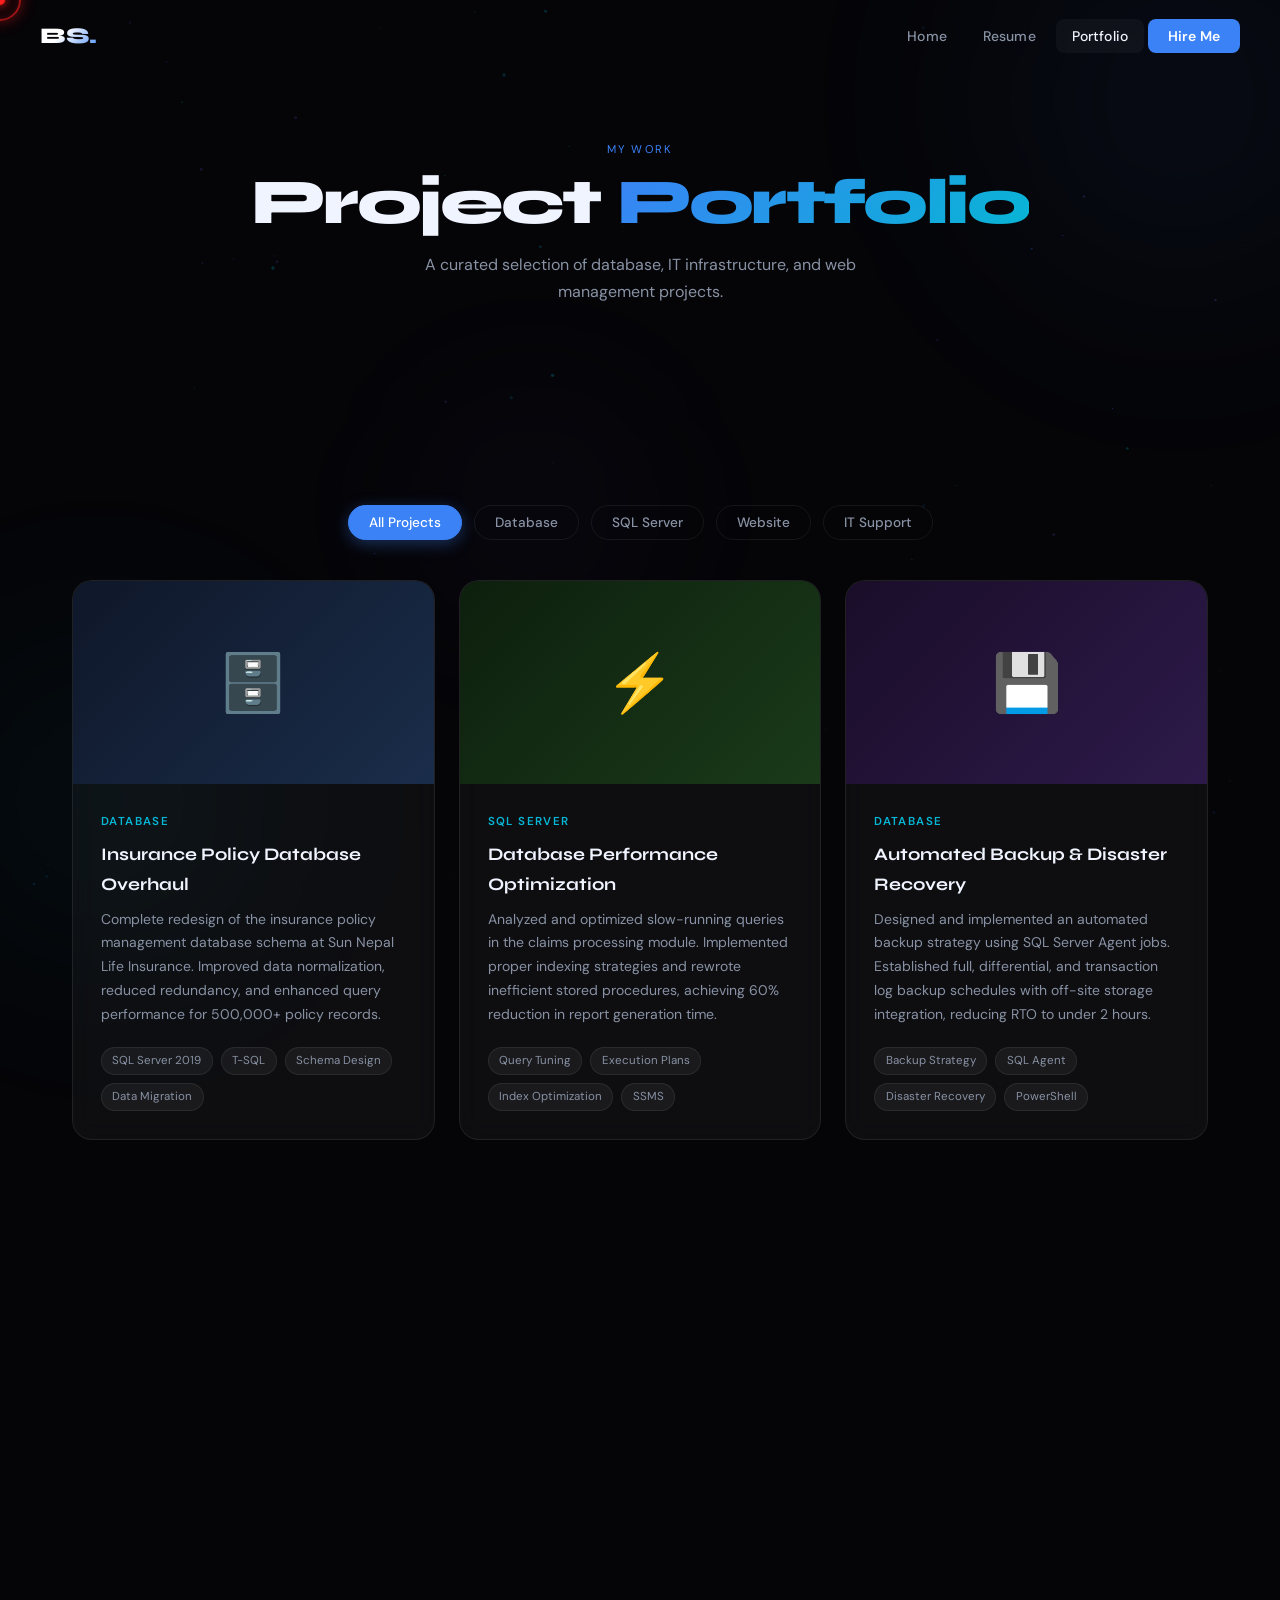
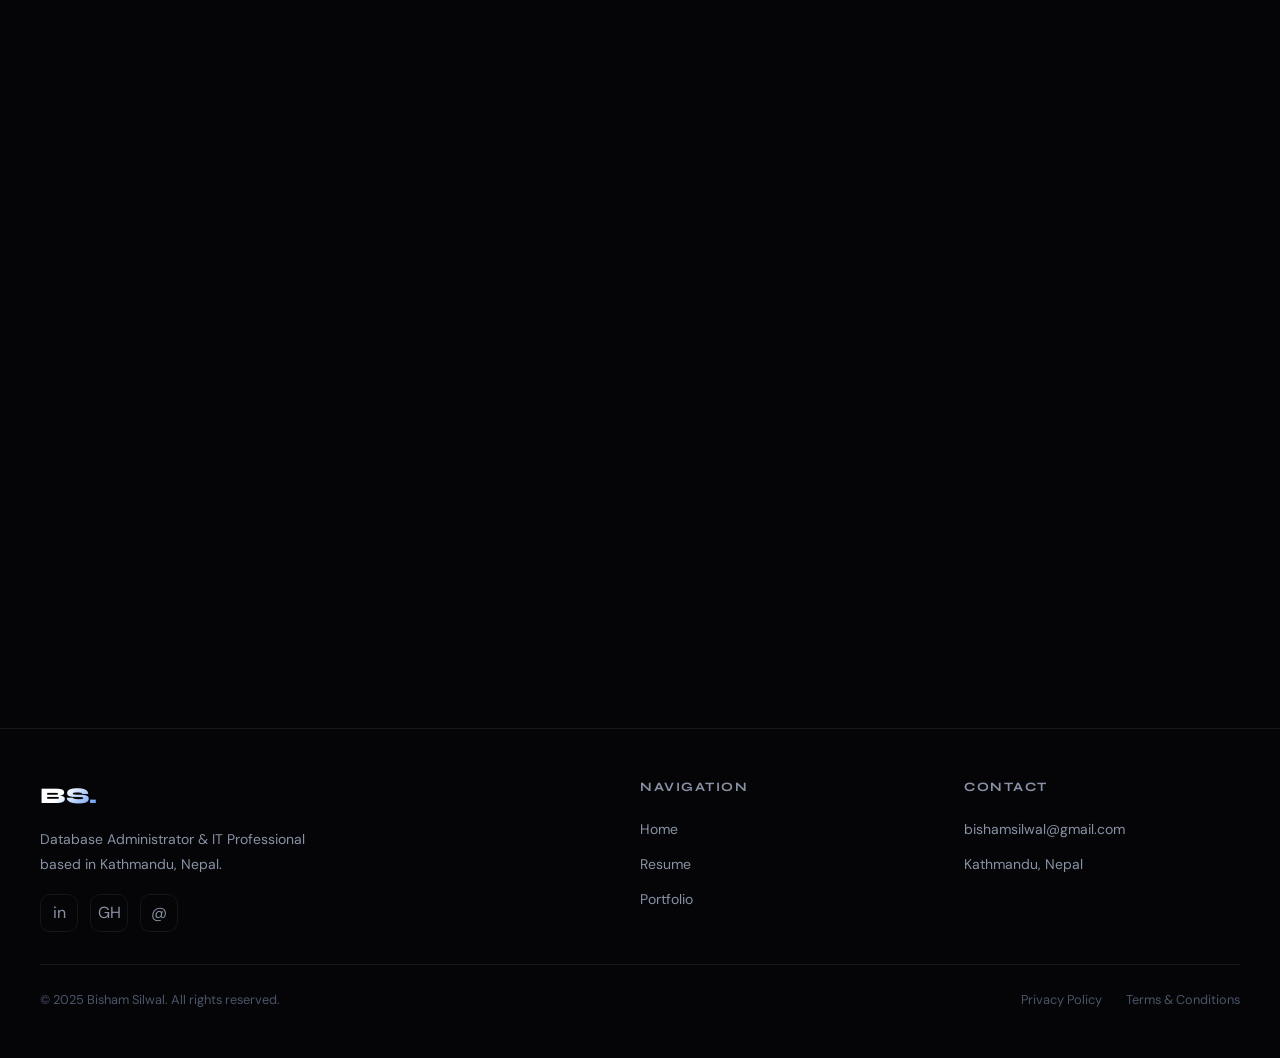
==== commit 22dce579: "portfolio.html" ====
--- a/portfolio.html
+++ b/portfolio.html
@@ -36,7 +36,7 @@
       <li><a href="index.html">Home</a></li>
       <li><a href="resume.html">Resume</a></li>
       <li><a href="portfolio.html">Portfolio</a></li>
-      <li><a href="mailto:bisham.silwal@example.com" class="nav-cta">Hire Me</a></li>
+      <li><a href="mailto:bishamsilwal@gmail.com" class="nav-cta">Hire Me</a></li>
     </ul>
     <button class="nav-hamburger" aria-label="Toggle navigation">
       <span></span><span></span><span></span>
@@ -313,8 +313,8 @@
         <p>Database Administrator &amp; IT Professional based in Kathmandu, Nepal.</p>
         <div class="footer-social">
           <a href="https://linkedin.com/in/bishamsilwal" target="_blank" rel="noopener" aria-label="LinkedIn">in</a>
-          <a href="https://github.com/bishamsilwal" target="_blank" rel="noopener" aria-label="GitHub">GH</a>
-          <a href="mailto:bisham.silwal@example.com" aria-label="Email">@</a>
+          <a href="https://github.com/bisham720" target="_blank" rel="noopener" aria-label="GitHub">GH</a>
+          <a href="mailto:bishamsilwal@gmail.com" aria-label="Email">@</a>
         </div>
       </div>
       <div>
@@ -328,7 +328,7 @@
       <div>
         <div class="footer-heading">Contact</div>
         <ul class="footer-links">
-          <li><a href="mailto:bisham.silwal@example.com">bisham.silwal@example.com</a></li>
+          <li><a href="mailto:bishamsilwal@gmail.com">bishamsilwal@gmail.com</a></li>
           <li><a href="#">Kathmandu, Nepal</a></li>
         </ul>
       </div>
@@ -344,4 +344,4 @@
 
   <script src="script.js"></script>
 </body>
-</html>+</html>
--- a/style.css
+++ b/style.css
@@ -83,36 +83,75 @@
    "cursor-dot" = inner dot | "cursor-ring" = outer ring
    ============================================================ */
 .cursor-dot {
-  width: 8px; height: 8px;
-  background: var(--accent-blue);
+  width: 10px;
+  height: 10px;
+  background: #ff1e1e;
   border-radius: 50%;
   position: fixed;
-  top: 0; left: 0;
+  top: 0;
+  left: 0;
   pointer-events: none;
   z-index: 99999;
   transform: translate(-50%, -50%);
-  transition: transform 0.1s var(--ease), background 0.2s;
-  box-shadow: 0 0 10px var(--accent-blue), 0 0 20px var(--glow-blue);
+  transition: transform 0.08s ease, background 0.3s;
+  box-shadow:
+    0 0 10px #ff1e1e,
+    0 0 25px rgba(255, 30, 30, 0.8),
+    0 0 45px rgba(255, 30, 30, 0.4);
+  animation: cursorPulse 1.8s infinite;
 }
 
 .cursor-ring {
-  width: 36px; height: 36px;
-  border: 1.5px solid rgba(59,130,246,0.5);
+  width: 42px;
+  height: 42px;
+  border: 2px solid rgba(255, 30, 30, 0.6);
   border-radius: 50%;
   position: fixed;
-  top: 0; left: 0;
+  top: 0;
+  left: 0;
   pointer-events: none;
   z-index: 99998;
   transform: translate(-50%, -50%);
-  transition: width 0.3s var(--ease-bounce), height 0.3s var(--ease-bounce),
-              border-color 0.2s, background 0.2s, transform 0.12s var(--ease);
+  transition:
+    width 0.25s ease,
+    height 0.25s ease,
+    border-color 0.25s,
+    background 0.25s,
+    transform 0.12s ease;
+  box-shadow:
+    0 0 15px rgba(255, 30, 30, 0.4),
+    inset 0 0 10px rgba(255, 30, 30, 0.2);
 }
 
 /* Cursor expands on hover over links/buttons */
+
 body.cursor-hover .cursor-ring {
-  width: 56px; height: 56px;
-  border-color: var(--accent-blue);
-  background: rgba(59,130,246,0.08);
+  width: 70px;
+  height: 70px;
+  border-color: #ff1e1e;
+  background: rgba(255, 30, 30, 0.08);
+  box-shadow:
+    0 0 25px rgba(255, 30, 30, 0.6),
+    0 0 60px rgba(255, 30, 30, 0.3);
+}
+
+/* Cursor pulse animation */
+@keyframes cursorPulse {
+  0% {
+    box-shadow:
+      0 0 10px #ff1e1e,
+      0 0 25px rgba(255, 30, 30, 0.6);
+  }
+  50% {
+    box-shadow:
+      0 0 18px #ff1e1e,
+      0 0 40px rgba(255, 30, 30, 0.9);
+  }
+  100% {
+    box-shadow:
+      0 0 10px #ff1e1e,
+      0 0 25px rgba(255, 30, 30, 0.6);
+  }
 }
 
 /* ── Scroll Progress Bar ── */
@@ -1399,4 +1438,4 @@
 @keyframes fadeOut { to { opacity: 0; } }
 
 /* Make projects grid relative for absolute positioned hidden cards */
-.projects-wrap { position: relative; min-height: 400px; }+.projects-wrap { position: relative; min-height: 400px; }
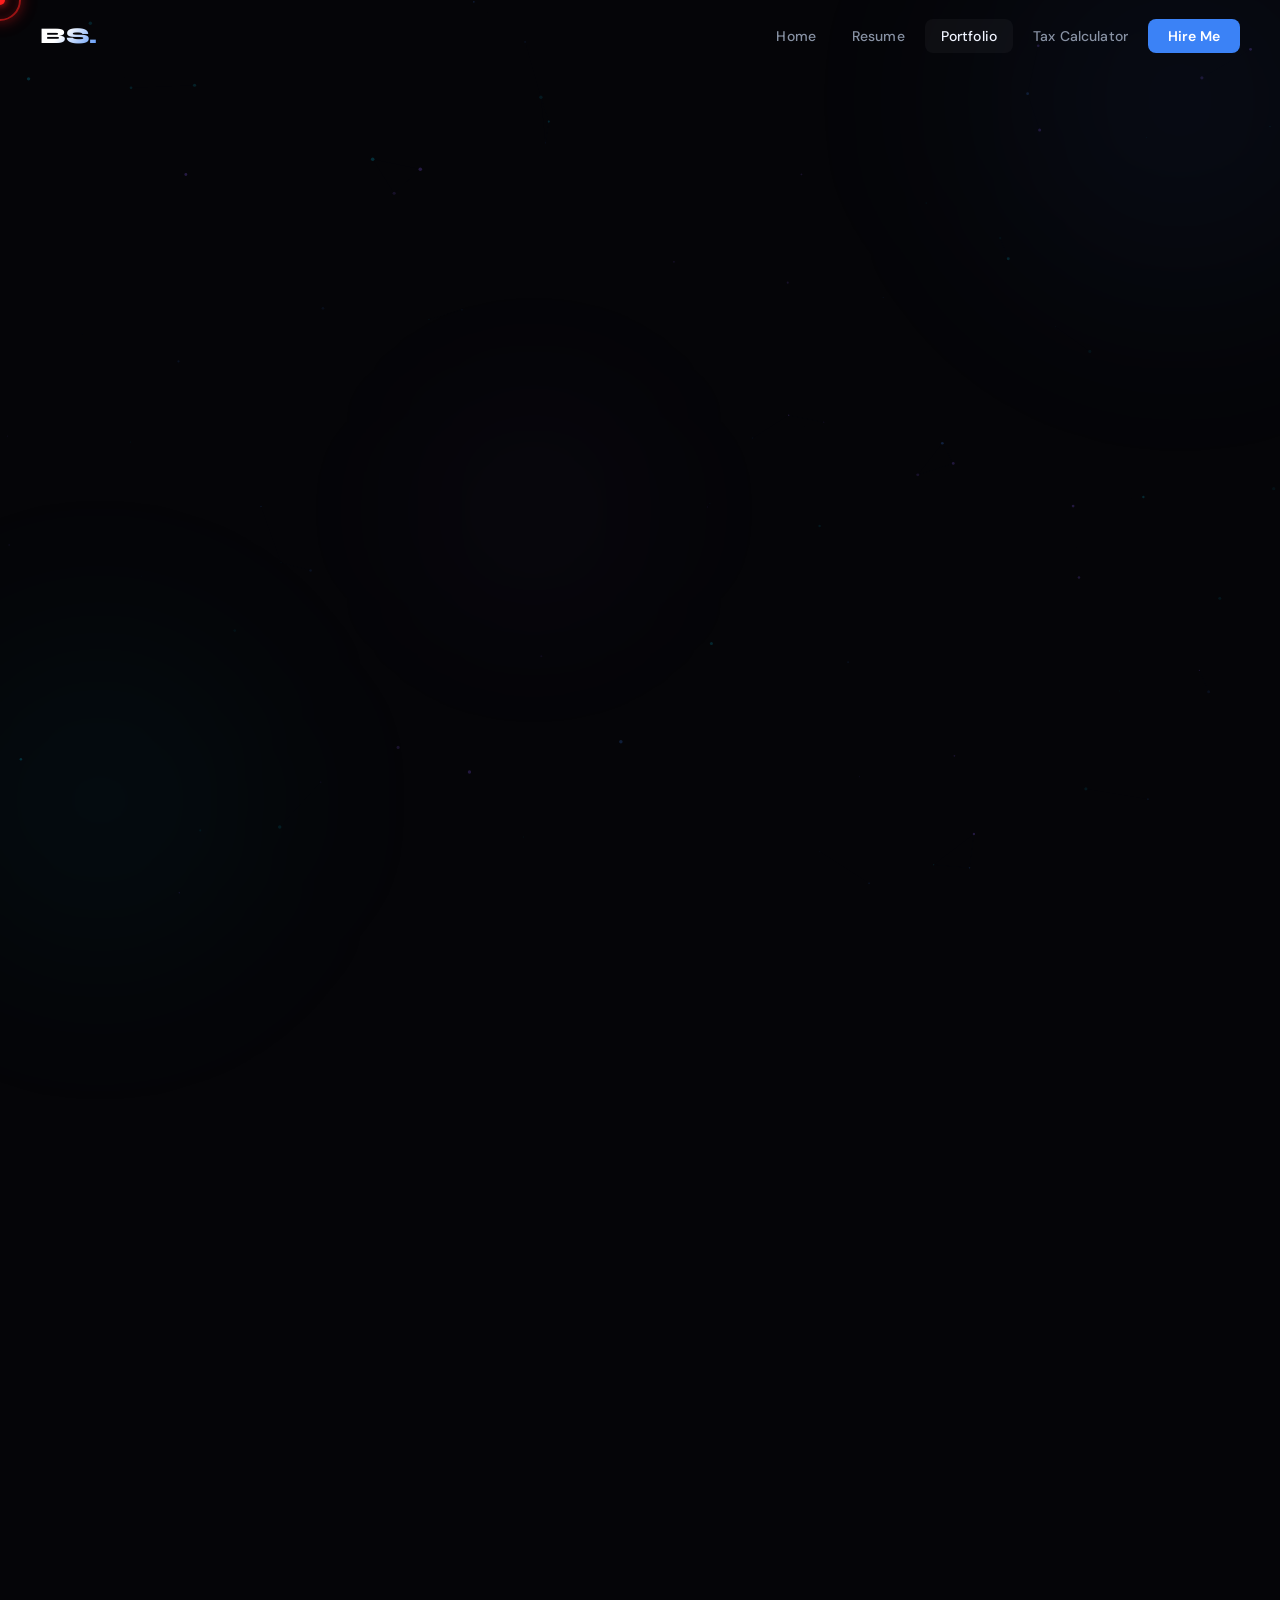
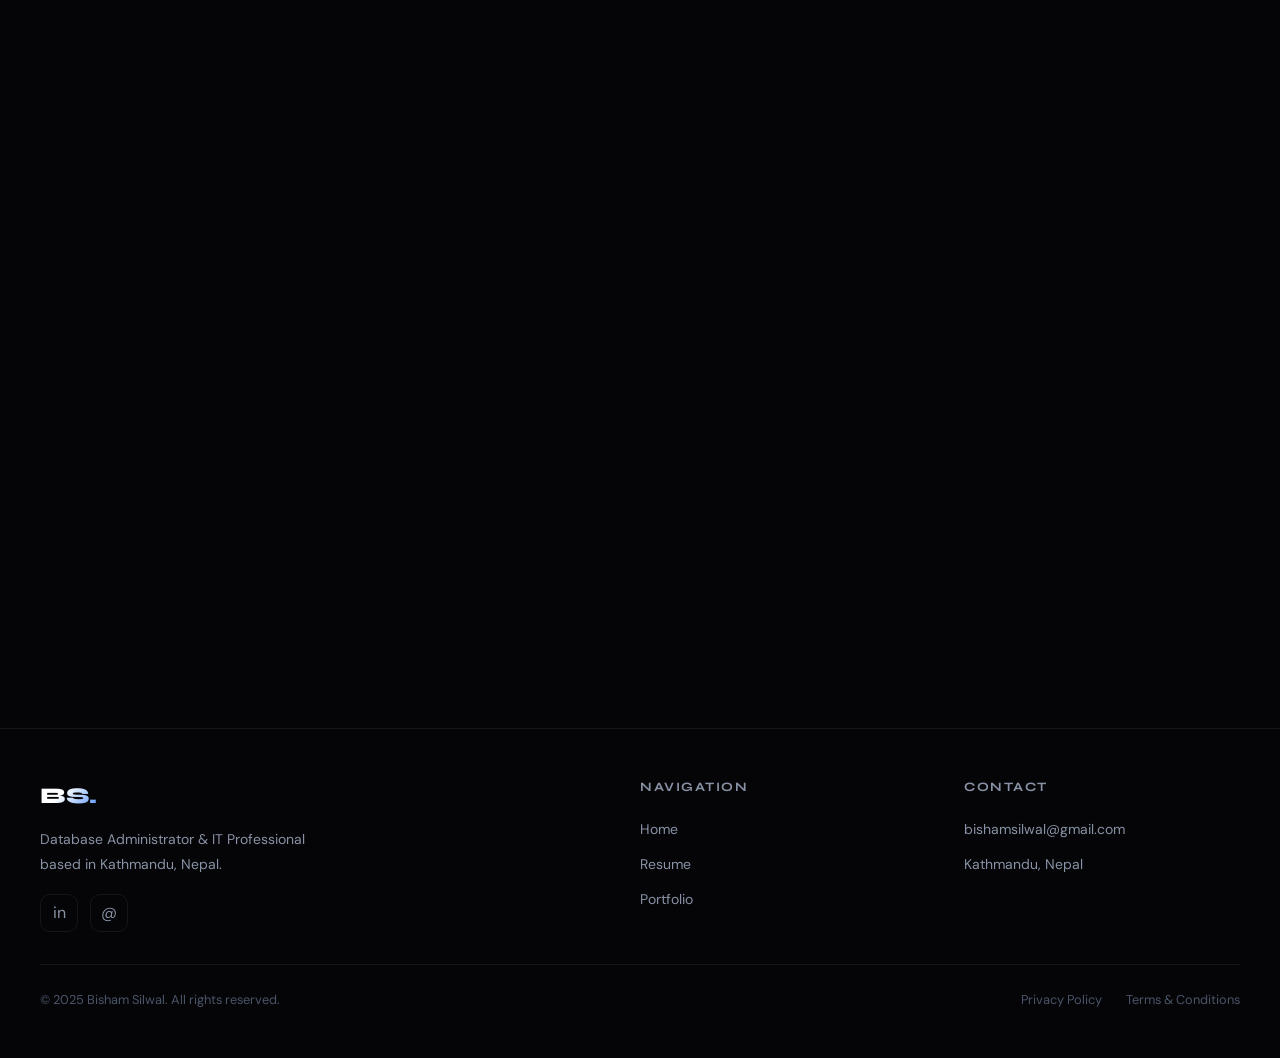
==== commit 9411bc0a: "Update portfolio.html" ====
--- a/portfolio.html
+++ b/portfolio.html
@@ -36,6 +36,7 @@
       <li><a href="index.html">Home</a></li>
       <li><a href="resume.html">Resume</a></li>
       <li><a href="portfolio.html">Portfolio</a></li>
+      <li><a href="tax-calculator.html">Tax Calculator</a></li>
       <li><a href="mailto:bishamsilwal@gmail.com" class="nav-cta">Hire Me</a></li>
     </ul>
     <button class="nav-hamburger" aria-label="Toggle navigation">
@@ -313,7 +314,7 @@
         <p>Database Administrator &amp; IT Professional based in Kathmandu, Nepal.</p>
         <div class="footer-social">
           <a href="https://linkedin.com/in/bishamsilwal" target="_blank" rel="noopener" aria-label="LinkedIn">in</a>
-          <a href="https://github.com/bisham720" target="_blank" rel="noopener" aria-label="GitHub">GH</a>
+          <!-- <a href="https://github.com/bisham720" target="_blank" rel="noopener" aria-label="GitHub">GH</a>-->
           <a href="mailto:bishamsilwal@gmail.com" aria-label="Email">@</a>
         </div>
       </div>
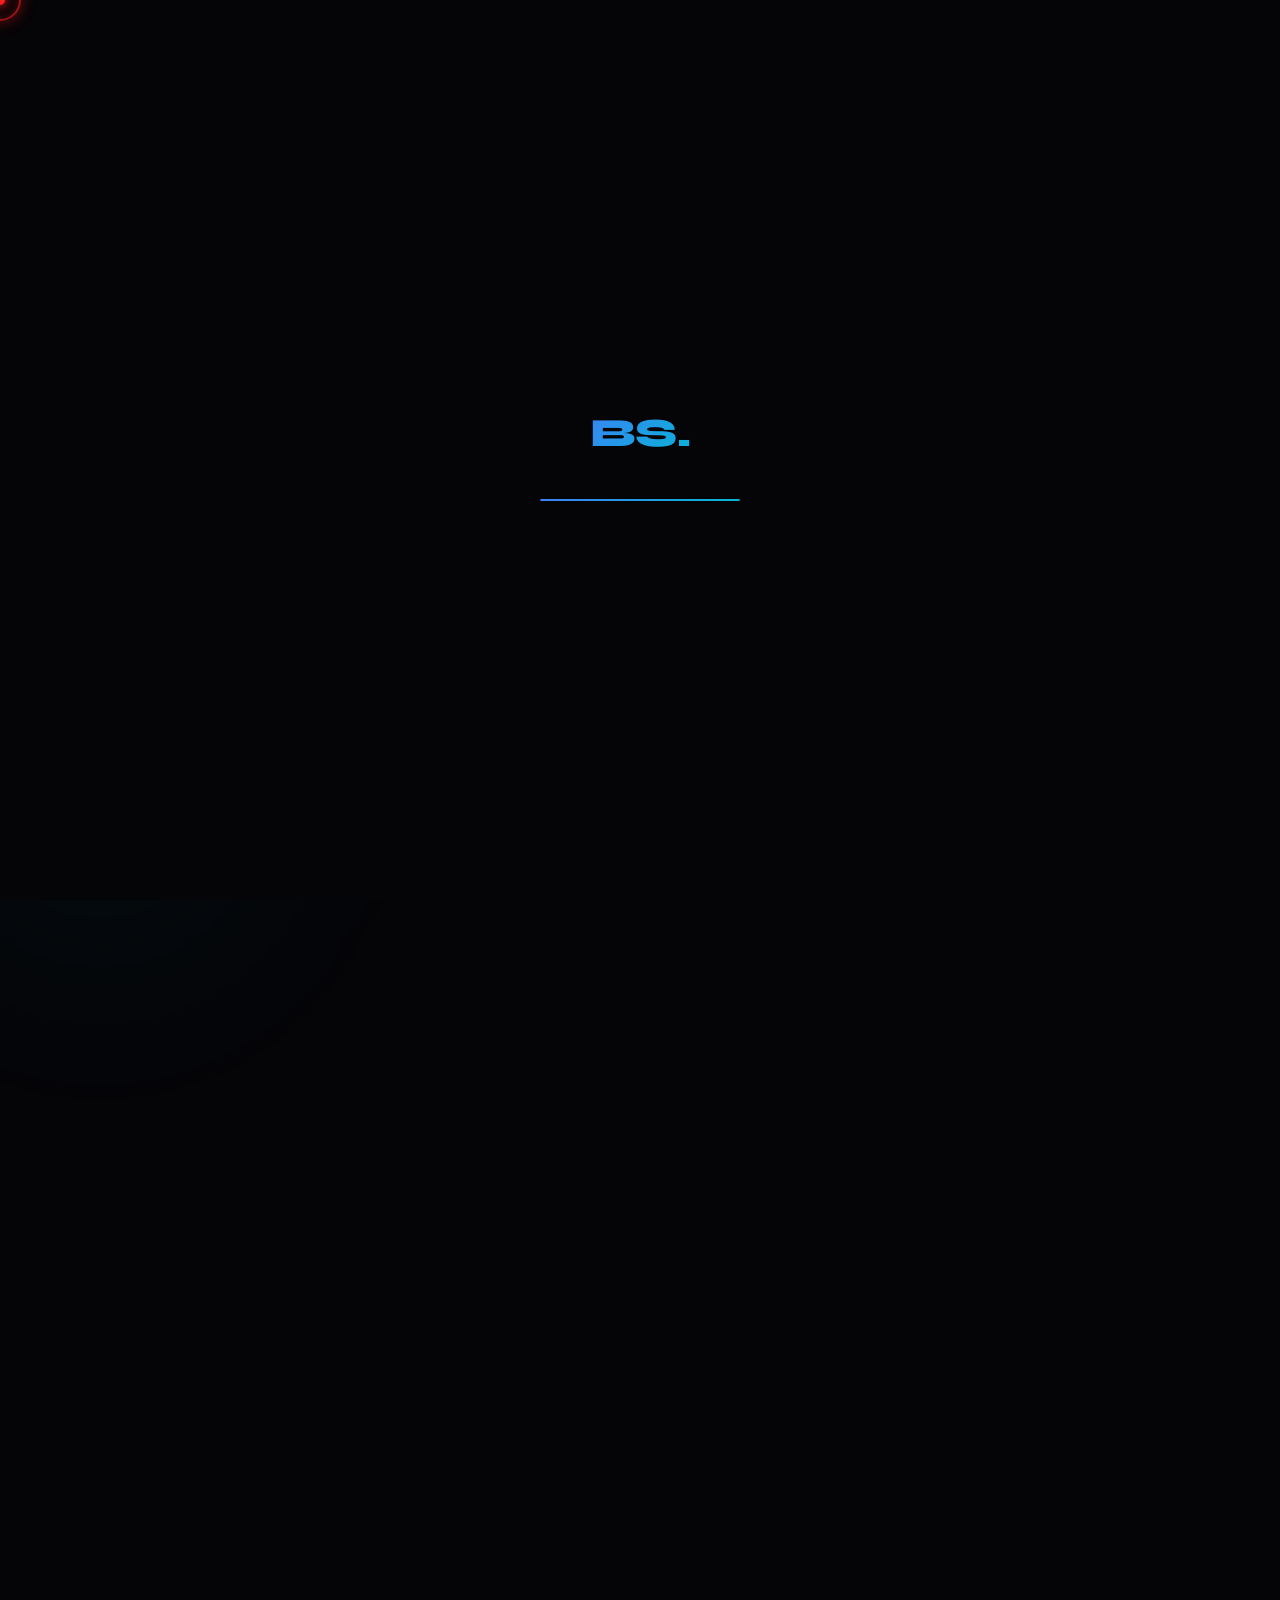
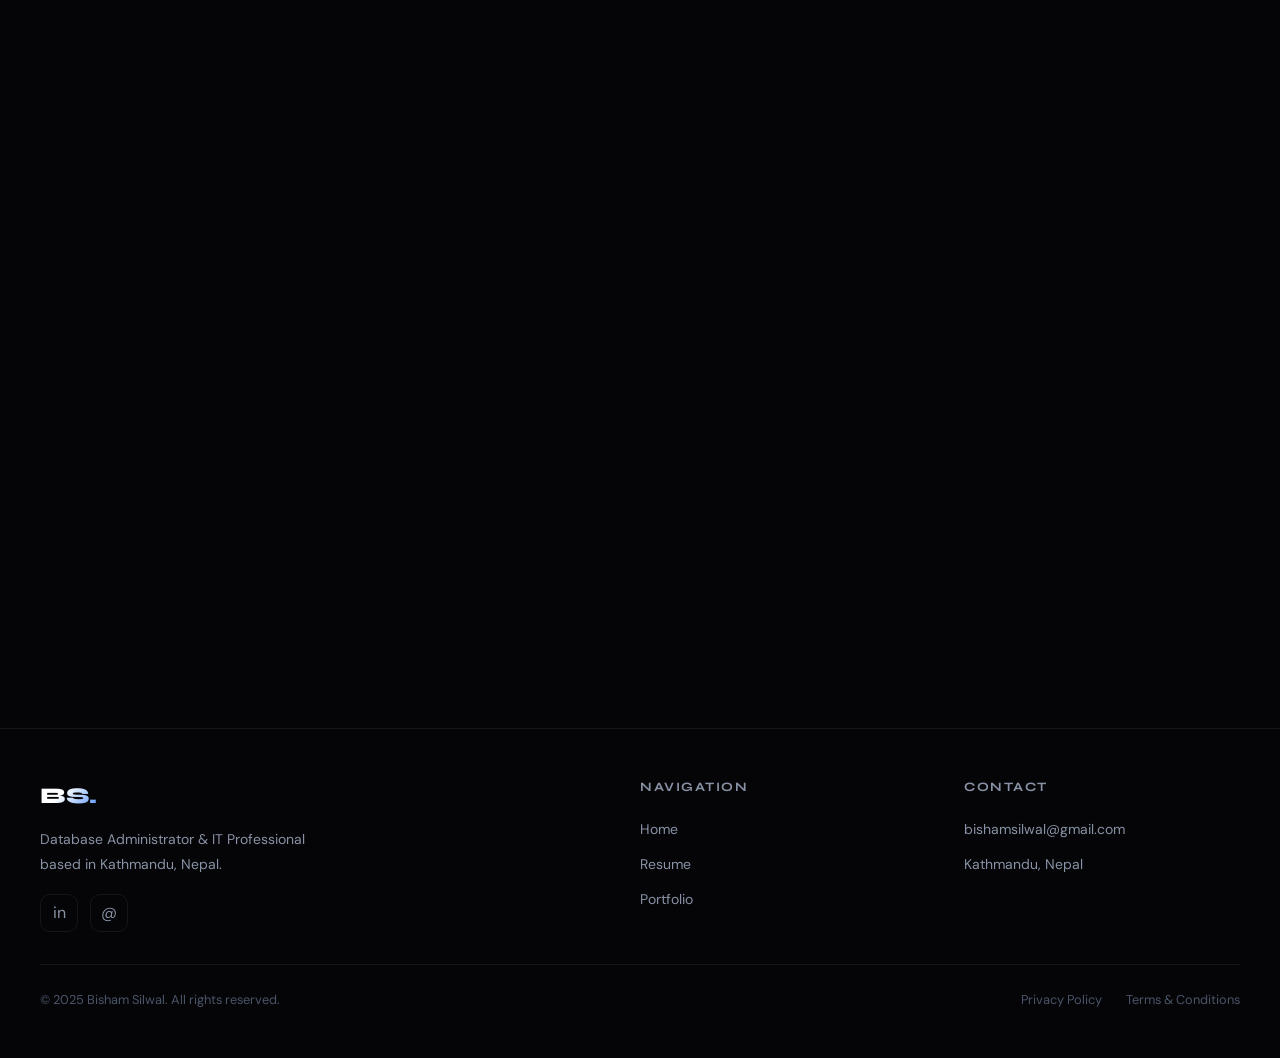
==== commit 3565911e: "Update portfolio.html" ====
--- a/portfolio.html
+++ b/portfolio.html
@@ -10,7 +10,7 @@
   <meta property="og:title"       content="Portfolio — Bisham Silwal" />
   <meta property="og:description" content="Browse the professional portfolio and projects of Bisham Silwal." />
   <meta property="og:url"         content="https://bishamsilwal.com.np/portfolio.html" />
-  <link rel="icon" type="image/svg+xml" href="data:image/svg+xml,<svg xmlns='http://www.w3.org/2000/svg' viewBox='0 0 100 100'><text y='.9em' font-size='90'>💾</text></svg>" />
+  <link rel="icon" type="image/svg+xml" href="data:image/svg+xml,<svg xmlns='http://www.w3.org/2000/svg' viewBox='0 0 100 100'><text y='.9em' font-size='90'>🧮</text></svg>" />
   <link rel="stylesheet" href="style.css" />
 </head>
 <body>
